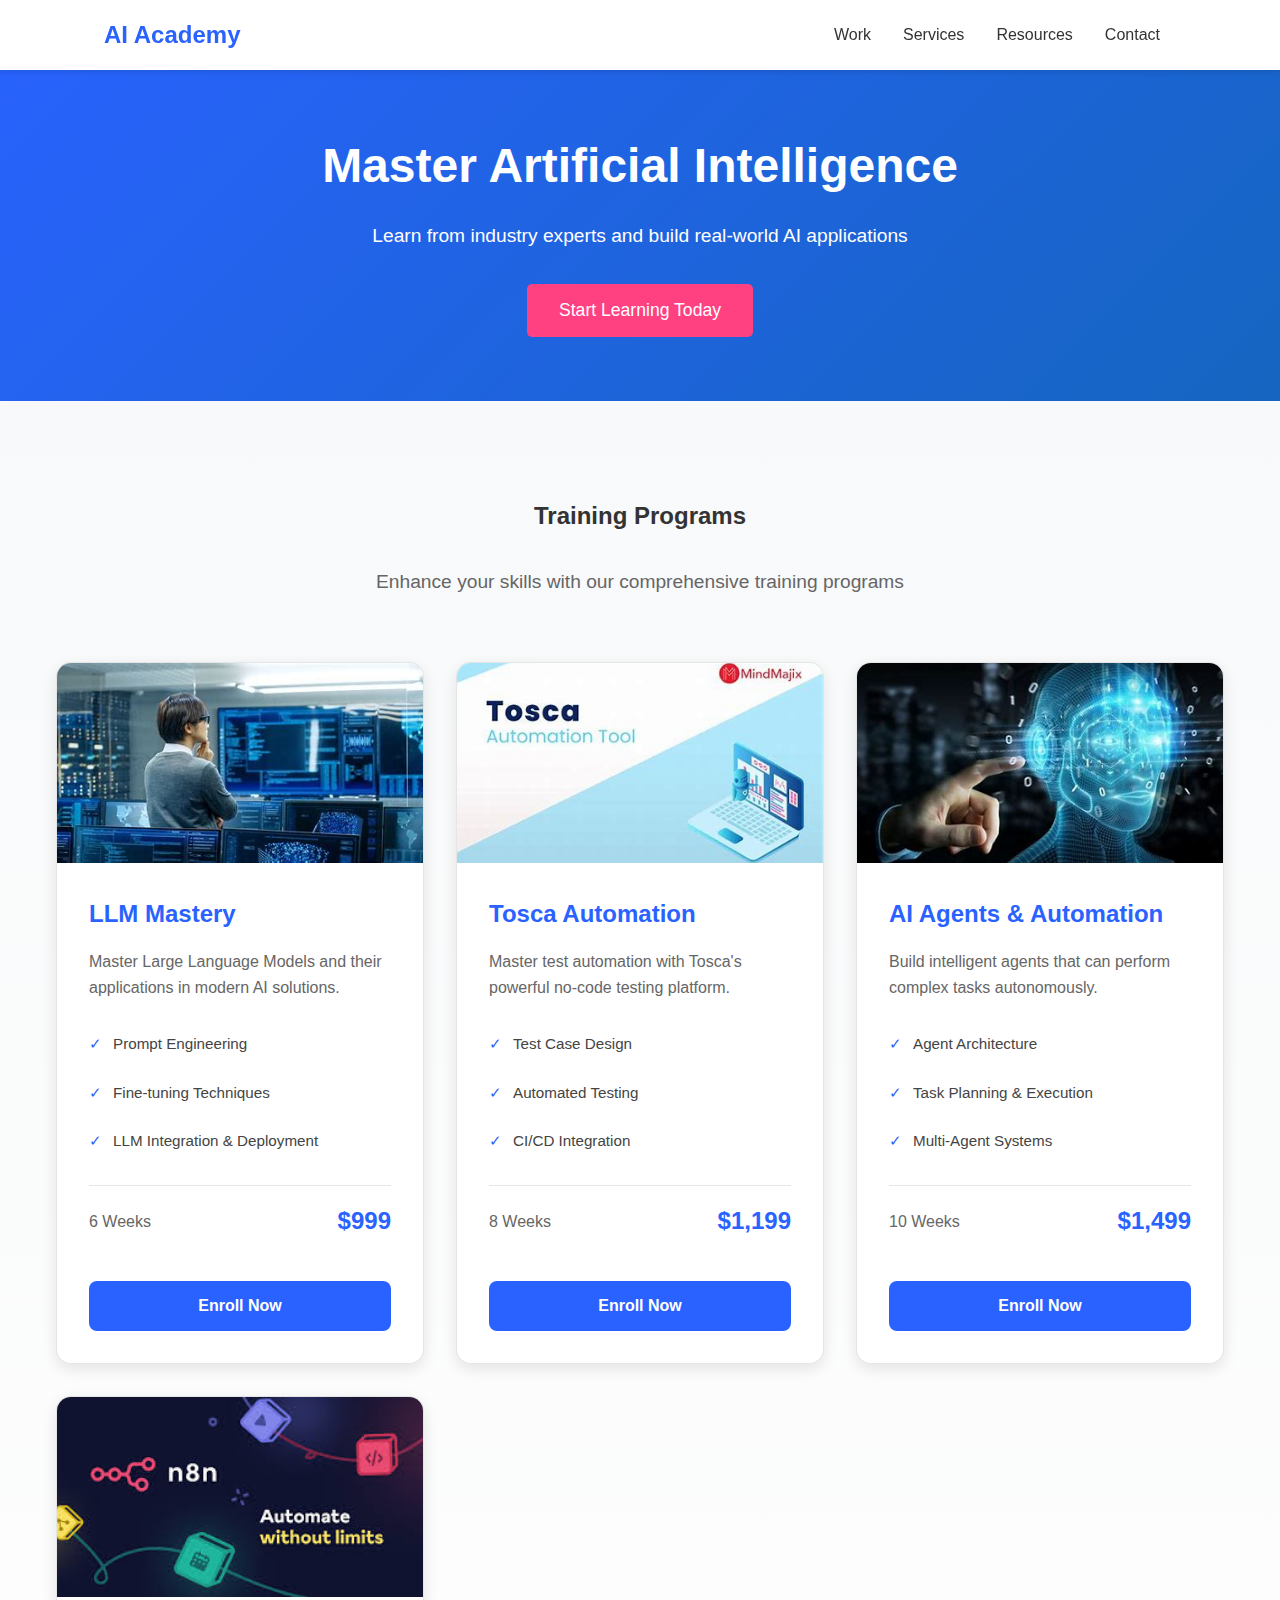
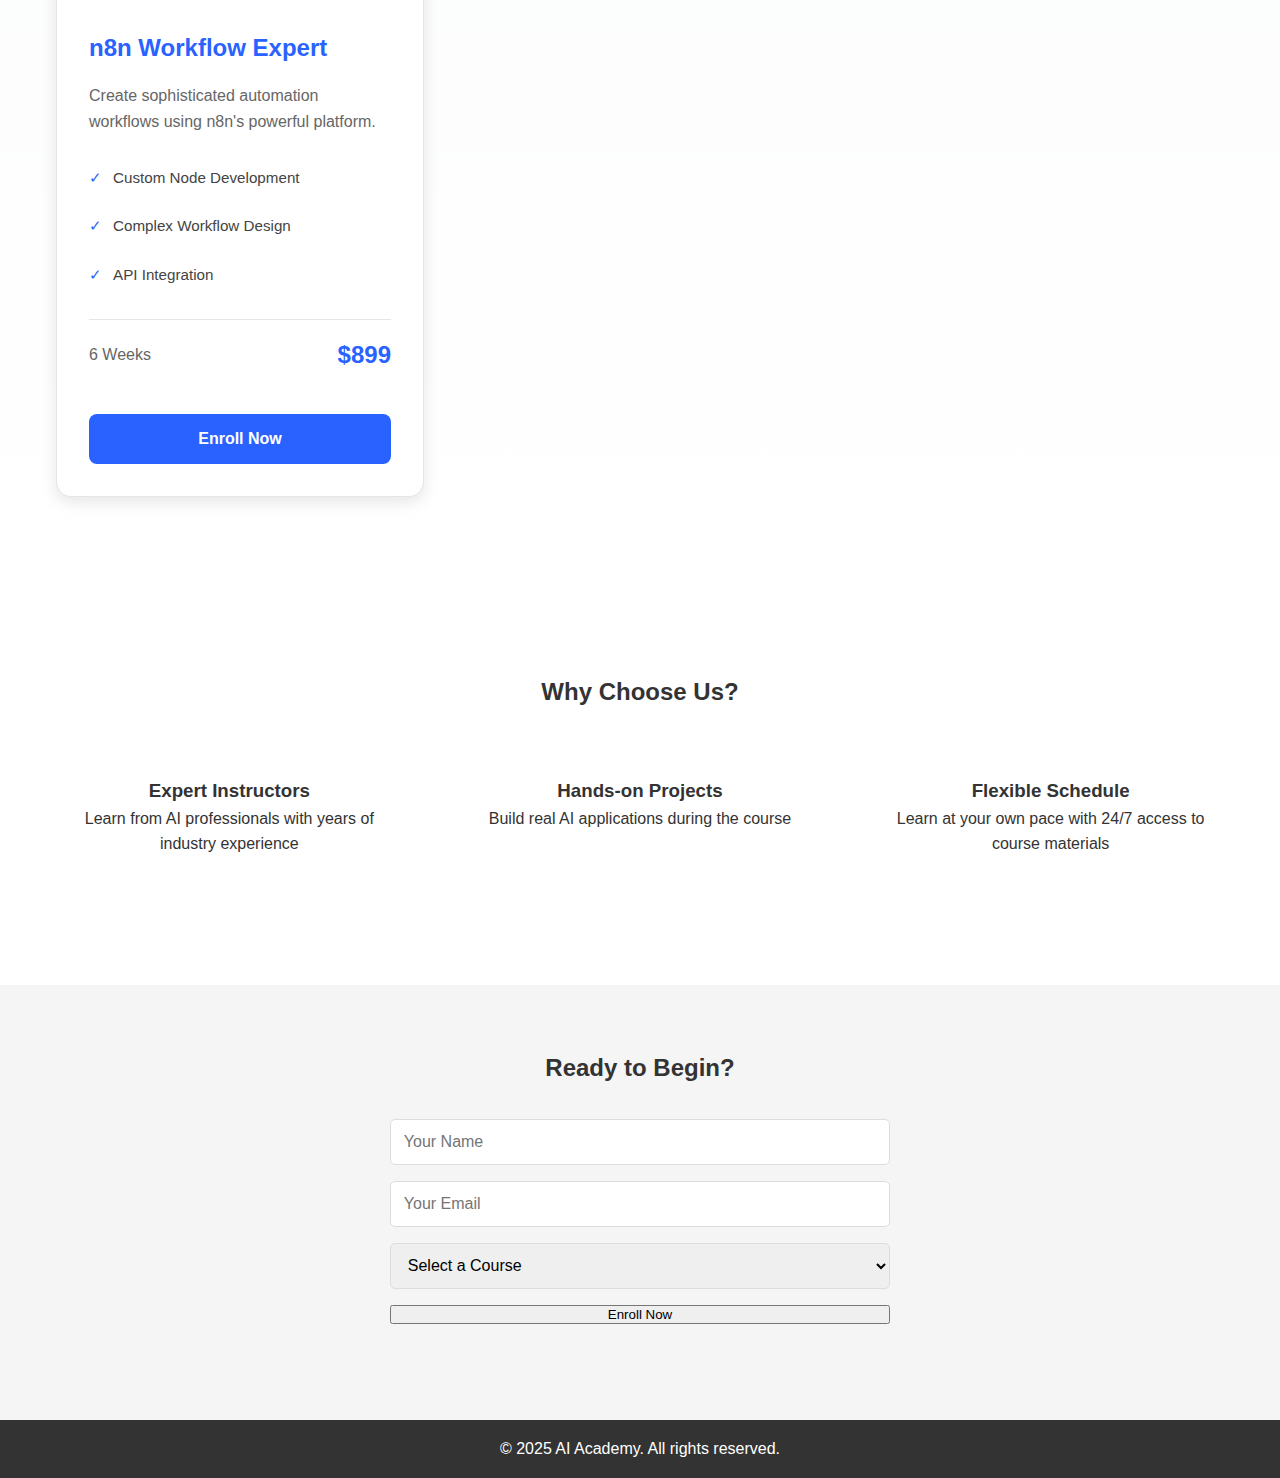
==== index.html @ 04709bfc "Day1" ====
<!DOCTYPE html>
<html lang="en">
<head>
    <meta charset="UTF-8">
    <meta name="viewport" content="width=device-width, initial-scale=1.0">
    <title>AI Academy - Online AI Classes</title>
    <link rel="stylesheet" href="styles.css">
</head>
<body>
    <header>
        <nav>
            <div class="logo">AI Academy</div>
            <ul>
                <li><a href="#work">Work</a></li>
                <li class="dropdown">
                    <a href="#services">Services</a>
                    <ul class="dropdown-content">
                        <li><a href="#ai-automation">AI and Automation</a></li>
                        <li><a href="#rpa">Robotic Process Automation</a></li>
                        <li><a href="#zapier">Zapier Consulting</a></li>
                        <li><a href="#make">Make.com Consulting</a></li>
                        <li><a href="#monday">Monday.com Specialists</a></li>
                        <li><a href="#crm">CRM Systems</a></li>
                        <li><a href="#training">Training</a></li>
                    </ul>
                </li>
                <li><a href="#resources">Resources</a></li>
                <li><a href="#contact">Contact</a></li>
            </ul>
        </nav>
    </header>

    <section class="hero">
        <div class="hero-content">
            <h1>Master Artificial Intelligence</h1>
            <p>Learn from industry experts and build real-world AI applications</p>
            <button class="cta-button" onclick="showModal()">Start Learning Today</button>
        </div>
    </section>

    <section id="training" class="training-section">
        <div class="container">
            <h2>Training Programs</h2>
            <p class="section-description">Enhance your skills with our comprehensive training programs</p>
            <div class="training-grid">
                <div class="training-card">
                    <div class="card-media" style="--poster-image: url('assets/images/llm-rags.jpeg')">
                        <video class="course-video">
                            <source src="assets/videos/llm-rags.mp4" type="video/mp4">
                            Your browser does not support the video tag.
                        </video>
                        <div class="video-controls">
                            <button class="play-pause">▶</button>
                            <div class="progress-bar">
                                <div class="progress"></div>
                                <span class="time">0:00/0:00</span>
                            </div>
                            <div class="volume-control">
                                <button class="volume">🔊</button>
                                <div class="volume-slider">
                                    <div class="volume-progress"></div>
                                </div>
                            </div>
                            <button class="fullscreen">⛶</button>
                        </div>
                    </div>
                    <div class="card-content">
                        <h3>LLM Mastery</h3>
                        <p>Master Large Language Models and their applications in modern AI solutions.</p>
                        <ul class="features">
                            <li>Prompt Engineering</li>
                            <li>Fine-tuning Techniques</li>
                            <li>LLM Integration & Deployment</li>
                        </ul>
                        <div class="card-footer">
                            <span class="duration">6 Weeks</span>
                            <span class="price">$999</span>
                        </div>
                        <button class="enroll-btn">Enroll Now</button>
                    </div>
                </div>
                <div class="training-card">
                    <div class="card-media" style="--poster-image: url('assets/images/tosca-automation.jpeg')">
                        <video class="course-video">
                            <source src="assets/videos/tosca-automation.mp4" type="video/mp4">
                            Your browser does not support the video tag.
                        </video>
                        <div class="video-controls">
                            <button class="play-pause">▶</button>
                            <div class="progress-bar">
                                <div class="progress"></div>
                                <span class="time">0:00/0:00</span>
                            </div>
                            <div class="volume-control">
                                <button class="volume">🔊</button>
                                <div class="volume-slider">
                                    <div class="volume-progress"></div>
                                </div>
                            </div>
                            <button class="fullscreen">⛶</button>
                        </div>
                    </div>
                    <div class="card-content">
                        <h3>Tosca Automation</h3>
                        <p>Master test automation with Tosca's powerful no-code testing platform.</p>
                        <ul class="features">
                            <li>Test Case Design</li>
                            <li>Automated Testing</li>
                            <li>CI/CD Integration</li>
                        </ul>
                        <div class="card-footer">
                            <span class="duration">8 Weeks</span>
                            <span class="price">$1,199</span>
                        </div>
                        <button class="enroll-btn">Enroll Now</button>
                    </div>
                </div>
                <div class="training-card">
                    <div class="card-media" style="--poster-image: url('assets/images/ai-agents.jpeg')">
                        <video class="course-video">
                            <source src="assets/videos/ai-agents.mp4" type="video/mp4">
                            Your browser does not support the video tag.
                        </video>
                        <div class="video-controls">
                            <button class="play-pause">▶</button>
                            <div class="progress-bar">
                                <div class="progress"></div>
                                <span class="time">0:00/0:00</span>
                            </div>
                            <div class="volume-control">
                                <button class="volume">🔊</button>
                                <div class="volume-slider">
                                    <div class="volume-progress"></div>
                                </div>
                            </div>
                            <button class="fullscreen">⛶</button>
                        </div>
                    </div>
                    <div class="card-content">
                        <h3>AI Agents & Automation</h3>
                        <p>Build intelligent agents that can perform complex tasks autonomously.</p>
                        <ul class="features">
                            <li>Agent Architecture</li>
                            <li>Task Planning & Execution</li>
                            <li>Multi-Agent Systems</li>
                        </ul>
                        <div class="card-footer">
                            <span class="duration">10 Weeks</span>
                            <span class="price">$1,499</span>
                        </div>
                        <button class="enroll-btn">Enroll Now</button>
                    </div>
                </div>
                <div class="training-card">
                    <div class="card-media" style="--poster-image: url('assets/images/n8n.jpg')">
                        <video class="course-video">
                            <source src="assets/videos/n8n.mp4" type="video/mp4">
                            Your browser does not support the video tag.
                        </video>
                        <div class="video-controls">
                            <button class="play-pause">▶</button>
                            <div class="progress-bar">
                                <div class="progress"></div>
                                <span class="time">0:00/0:00</span>
                            </div>
                            <div class="volume-control">
                                <button class="volume">🔊</button>
                                <div class="volume-slider">
                                    <div class="volume-progress"></div>
                                </div>
                            </div>
                            <button class="fullscreen">⛶</button>
                        </div>
                    </div>
                    <div class="card-content">
                        <h3>n8n Workflow Expert</h3>
                        <p>Create sophisticated automation workflows using n8n's powerful platform.</p>
                        <ul class="features">
                            <li>Custom Node Development</li>
                            <li>Complex Workflow Design</li>
                            <li>API Integration</li>
                        </ul>
                        <div class="card-footer">
                            <span class="duration">6 Weeks</span>
                            <span class="price">$899</span>
                        </div>
                        <button class="enroll-btn">Enroll Now</button>
                    </div>
                </div>
            </div>
        </div>
    </section>

    <section id="benefits" class="benefits">
        <h2>Why Choose Us?</h2>
        <div class="benefits-grid">
            <div class="benefit-card">
                <h3>Expert Instructors</h3>
                <p>Learn from AI professionals with years of industry experience</p>
            </div>
            <div class="benefit-card">
                <h3>Hands-on Projects</h3>
                <p>Build real AI applications during the course</p>
            </div>
            <div class="benefit-card">
                <h3>Flexible Schedule</h3>
                <p>Learn at your own pace with 24/7 access to course materials</p>
            </div>
        </div>
    </section>

    <section id="contact" class="contact">
        <h2>Ready to Begin?</h2>
        <form id="contactForm" onsubmit="handleSubmit(event)">
            <input type="text" placeholder="Your Name" required>
            <input type="email" placeholder="Your Email" required>
            <select required>
                <option value="">Select a Course</option>
                <option value="fundamentals">AI Fundamentals</option>
                <option value="ml">Machine Learning</option>
                <option value="dl">Deep Learning</option>
            </select>
            <button type="submit">Enroll Now</button>
        </form>
    </section>

    <div id="modal" class="modal">
        <div class="modal-content">
            <span class="close-button" onclick="hideModal()">&times;</span>
            <h2>Start Your AI Journey</h2>
            <p>Get 20% off your first course when you enroll today!</p>
            <button onclick="scrollToContact()">Enroll Now</button>
        </div>
    </div>

    <footer>
        <p>&copy; 2025 AI Academy. All rights reserved.</p>
    </footer>

    <script src="script.js"></script>
</body>
</html>
---- styles.css ----
/* Global Styles */
* {
    margin: 0;
    padding: 0;
    box-sizing: border-box;
}

body {
    font-family: 'Arial', sans-serif;
    line-height: 1.6;
    color: #333;
}

/* Navigation */
header {
    background: #fff;
    box-shadow: 0 2px 5px rgba(0,0,0,0.1);
    position: fixed;
    width: 100%;
    top: 0;
    z-index: 1000;
}

nav {
    display: flex;
    justify-content: space-between;
    align-items: center;
    padding: 1rem 5%;
    max-width: 1200px;
    margin: 0 auto;
}

.logo {
    font-size: 1.5rem;
    font-weight: bold;
    color: #2962ff;
}

nav ul {
    display: flex;
    list-style: none;
}

nav ul li a {
    text-decoration: none;
    color: #333;
    padding: 0.5rem 1rem;
    transition: color 0.3s;
}

nav ul li a:hover {
    color: #2962ff;
}

/* Dropdown styles */
.dropdown {
    position: relative;
    display: inline-block;
}

.dropdown-content {
    display: none;
    position: absolute;
    top: calc(100% + 10px);
    left: 50%;
    transform: translateX(-50%);
    background: white;
    min-width: 250px;
    box-shadow: 0 4px 12px rgba(0,0,0,0.1);
    border-radius: 8px;
    z-index: 1000;
    padding: 8px 0;
}

.dropdown:hover .dropdown-content {
    display: block;
}

.dropdown-content::before {
    content: '';
    position: absolute;
    top: -6px;
    left: 50%;
    transform: translateX(-50%);
    border-left: 6px solid transparent;
    border-right: 6px solid transparent;
    border-bottom: 6px solid white;
}

.dropdown-content li {
    display: block;
    padding: 0;
}

.dropdown-content li a {
    padding: 12px 20px;
    display: block;
    color: #333;
    text-decoration: none;
    transition: all 0.3s ease;
    font-size: 0.95rem;
}

.dropdown-content li a:hover {
    background-color: #f8f9fa;
    color: #2962ff;
    padding-left: 24px;
}

/* Hero Section */
.hero {
    background: linear-gradient(135deg, #2962ff 0%, #1565c0 100%);
    color: white;
    padding: 8rem 2rem 4rem;
    text-align: center;
}

.hero-content {
    max-width: 800px;
    margin: 0 auto;
}

.hero h1 {
    font-size: 3rem;
    margin-bottom: 1rem;
}

.hero p {
    font-size: 1.2rem;
    margin-bottom: 2rem;
}

/* Buttons */
.cta-button {
    background: #ff4081;
    color: white;
    border: none;
    padding: 1rem 2rem;
    font-size: 1.1rem;
    border-radius: 5px;
    cursor: pointer;
    transition: background 0.3s;
}

.cta-button:hover {
    background: #f50057;
}

/* Training Section */
.training-section {
    padding: 6rem 2rem;
    background: linear-gradient(to bottom, #f8f9fa, #ffffff);
}

.container {
    max-width: 1200px;
    margin: 0 auto;
}

.section-description {
    text-align: center;
    color: #666;
    font-size: 1.2rem;
    margin-bottom: 3rem;
}

.training-grid {
    display: grid;
    grid-template-columns: repeat(auto-fit, minmax(320px, 1fr));
    gap: 2.5rem;
    padding: 1rem;
}

.training-card {
    background: white;
    border-radius: 15px;
    overflow: hidden;
    box-shadow: 0 5px 15px rgba(0,0,0,0.1);
    transition: transform 0.3s ease, box-shadow 0.3s ease;
}

.training-card:hover {
    transform: translateY(-10px);
    box-shadow: 0 8px 25px rgba(0,0,0,0.15);
}

/* Card Media Styles */
.card-media {
    position: relative;
    height: 200px;
    overflow: hidden;
}

.card-media::before {
    content: '';
    position: absolute;
    top: 0;
    left: 0;
    width: 100%;
    height: 100%;
    background-image: var(--poster-image);
    background-position: center;
    background-size: cover;
    transition: opacity 0.3s ease;
    z-index: 1;
}

.card-media:hover::before {
    opacity: 0;
}

/* Video Styles */
.course-video {
    width: 100%;
    height: 100%;
    object-fit: cover;
    position: absolute;
    top: 0;
    left: 0;
    z-index: 0;
}

/* Video Controls */
.video-controls {
    position: absolute;
    bottom: 0;
    left: 0;
    right: 0;
    background: rgba(0, 0, 0, 0.9);
    padding: 5px 10px;
    display: flex;
    align-items: center;
    gap: 8px;
    opacity: 0;
    transition: opacity 0.3s ease;
    z-index: 3;
    height: 36px;
}

.card-media:hover .video-controls {
    opacity: 1;
}

.video-controls button {
    background: none;
    border: none;
    color: #fff;
    cursor: pointer;
    padding: 4px;
    font-size: 14px;
    transition: all 0.2s ease;
    display: flex;
    align-items: center;
    justify-content: center;
    width: 24px;
    height: 24px;
}

.video-controls button:hover {
    color: #fff;
    background: rgba(255, 255, 255, 0.1);
    border-radius: 4px;
}

.progress-bar {
    flex: 1;
    height: 3px;
    background: rgba(255, 255, 255, 0.2);
    position: relative;
    cursor: pointer;
    border-radius: 1.5px;
    margin: 0 5px;
}

.progress-bar:hover {
    height: 5px;
    margin-top: -1px;
}

.progress {
    position: absolute;
    top: 0;
    left: 0;
    height: 100%;
    background: #ff0000;
    border-radius: inherit;
    width: 0;
}

.progress-bar:hover .progress::after {
    content: '';
    position: absolute;
    right: -4px;
    top: 50%;
    transform: translateY(-50%);
    width: 8px;
    height: 8px;
    background: #ff0000;
    border-radius: 50%;
}

.time {
    color: #fff;
    font-size: 12px;
    font-family: monospace;
    min-width: 90px;
    text-align: center;
}

.volume-control {
    position: relative;
    display: flex;
    align-items: center;
}

.volume-slider {
    width: 0;
    height: 3px;
    background: rgba(255, 255, 255, 0.2);
    border-radius: 1.5px;
    overflow: hidden;
    transition: width 0.2s ease;
    margin-left: 4px;
}

.volume-control:hover .volume-slider {
    width: 50px;
}

.volume-progress {
    height: 100%;
    background: #fff;
    width: 100%;
}

.fullscreen {
    margin-left: auto;
}

.fullscreen:hover {
    transform: scale(1.1);
}

/* Overlay Styles */
.media-overlay {
    position: absolute;
    top: 1rem;
    right: 1rem;
    background: rgba(41,98,255,0.9);
    color: white;
    padding: 0.5rem 1rem;
    border-radius: 20px;
    font-size: 0.9rem;
}

/* Slider Styles */
.slider {
    position: relative;
}

.slider img:not(:first-child) {
    display: none;
}

.slider-dots {
    position: absolute;
    bottom: 1rem;
    left: 50%;
    transform: translateX(-50%);
    display: flex;
    gap: 0.5rem;
}

.dot {
    width: 8px;
    height: 8px;
    border-radius: 50%;
    background: rgba(255,255,255,0.5);
    cursor: pointer;
}

.dot.active {
    background: white;
}

/* Responsive Media Queries */
@media (max-width: 768px) {
    .card-media {
        height: 180px;
    }
    
    .play-button {
        width: 50px;
        height: 50px;
        font-size: 20px;
    }
}

.training-grid {
    grid-template-columns: repeat(auto-fit, minmax(280px, 1fr));
    gap: 2rem;
}

.training-card {
    border: 1px solid rgba(0,0,0,0.1);
}

.card-content h3 {
    font-size: 1.4rem;
    margin-bottom: 1.2rem;
}

.features li {
    font-size: 0.95rem;
    margin-bottom: 0.5rem;
}

.card-footer {
    padding: 1rem 0;
    border-top: 1px solid rgba(0,0,0,0.1);
}

.card-content {
    padding: 2rem;
}

.training-card h3 {
    color: #2962ff;
    font-size: 1.5rem;
    margin-bottom: 1rem;
}

.training-card p {
    color: #666;
    margin-bottom: 1.5rem;
    line-height: 1.6;
}

.features {
    list-style: none;
    margin-bottom: 1.5rem;
}

.features li {
    padding: 0.5rem 0;
    color: #444;
    position: relative;
    padding-left: 1.5rem;
}

.features li::before {
    content: '✓';
    color: #2962ff;
    position: absolute;
    left: 0;
}

.card-footer {
    display: flex;
    justify-content: space-between;
    align-items: center;
    margin-bottom: 1.5rem;
}

.duration {
    color: #666;
    font-weight: 500;
}

.price {
    color: #2962ff;
    font-size: 1.5rem;
    font-weight: bold;
}

.enroll-btn {
    width: 100%;
    background: #2962ff;
    color: white;
    border: none;
    padding: 1rem;
    border-radius: 8px;
    font-size: 1rem;
    font-weight: 600;
    cursor: pointer;
    transition: background 0.3s ease;
}

.enroll-btn:hover {
    background: #1e4bd8;
}

@media (max-width: 768px) {
    .training-grid {
        grid-template-columns: 1fr;
    }
    
    .training-card {
        margin: 0 auto;
        max-width: 400px;
    }
}

/* Benefits Section */
.benefits {
    padding: 4rem 2rem;
}

.benefits-grid {
    display: grid;
    grid-template-columns: repeat(auto-fit, minmax(250px, 1fr));
    gap: 2rem;
    max-width: 1200px;
    margin: 2rem auto;
}

.benefit-card {
    text-align: center;
    padding: 2rem;
}

/* Contact Section */
.contact {
    background: #f5f5f5;
    padding: 4rem 2rem;
    text-align: center;
}

form {
    max-width: 500px;
    margin: 2rem auto;
    display: flex;
    flex-direction: column;
    gap: 1rem;
}

input, select {
    padding: 0.8rem;
    border: 1px solid #ddd;
    border-radius: 5px;
    font-size: 1rem;
}

/* Modal */
.modal {
    display: none;
    position: fixed;
    top: 0;
    left: 0;
    width: 100%;
    height: 100%;
    background: rgba(0,0,0,0.5);
    z-index: 2000;
}

.modal-content {
    background: white;
    padding: 2rem;
    border-radius: 10px;
    position: absolute;
    top: 50%;
    left: 50%;
    transform: translate(-50%, -50%);
    max-width: 500px;
    width: 90%;
    text-align: center;
}

.close-button {
    position: absolute;
    top: 1rem;
    right: 1rem;
    font-size: 1.5rem;
    cursor: pointer;
}

/* Section Headers */
h2 {
    text-align: center;
    margin-bottom: 2rem;
    color: #333;
}

/* Footer */
footer {
    background: #333;
    color: white;
    text-align: center;
    padding: 1rem;
}

/* Responsive Design */
@media (max-width: 768px) {
    .hero h1 {
        font-size: 2rem;
    }
    
    nav {
        flex-direction: column;
        gap: 1rem;
    }
    
    nav ul {
        flex-direction: column;
        text-align: center;
        width: 100%;
    }

    .dropdown {
        width: 100%;
    }

    .dropdown-content {
        position: static;
        transform: none;
        width: 100%;
        box-shadow: none;
        margin-top: 0;
        padding: 0;
        background: #f8f9fa;
    }

    .dropdown-content::before {
        display: none;
    }

    .dropdown-content li a {
        padding: 12px 20px;
        text-align: center;
    }

    .dropdown-content li a:hover {
        padding-left: 20px;
    }
}
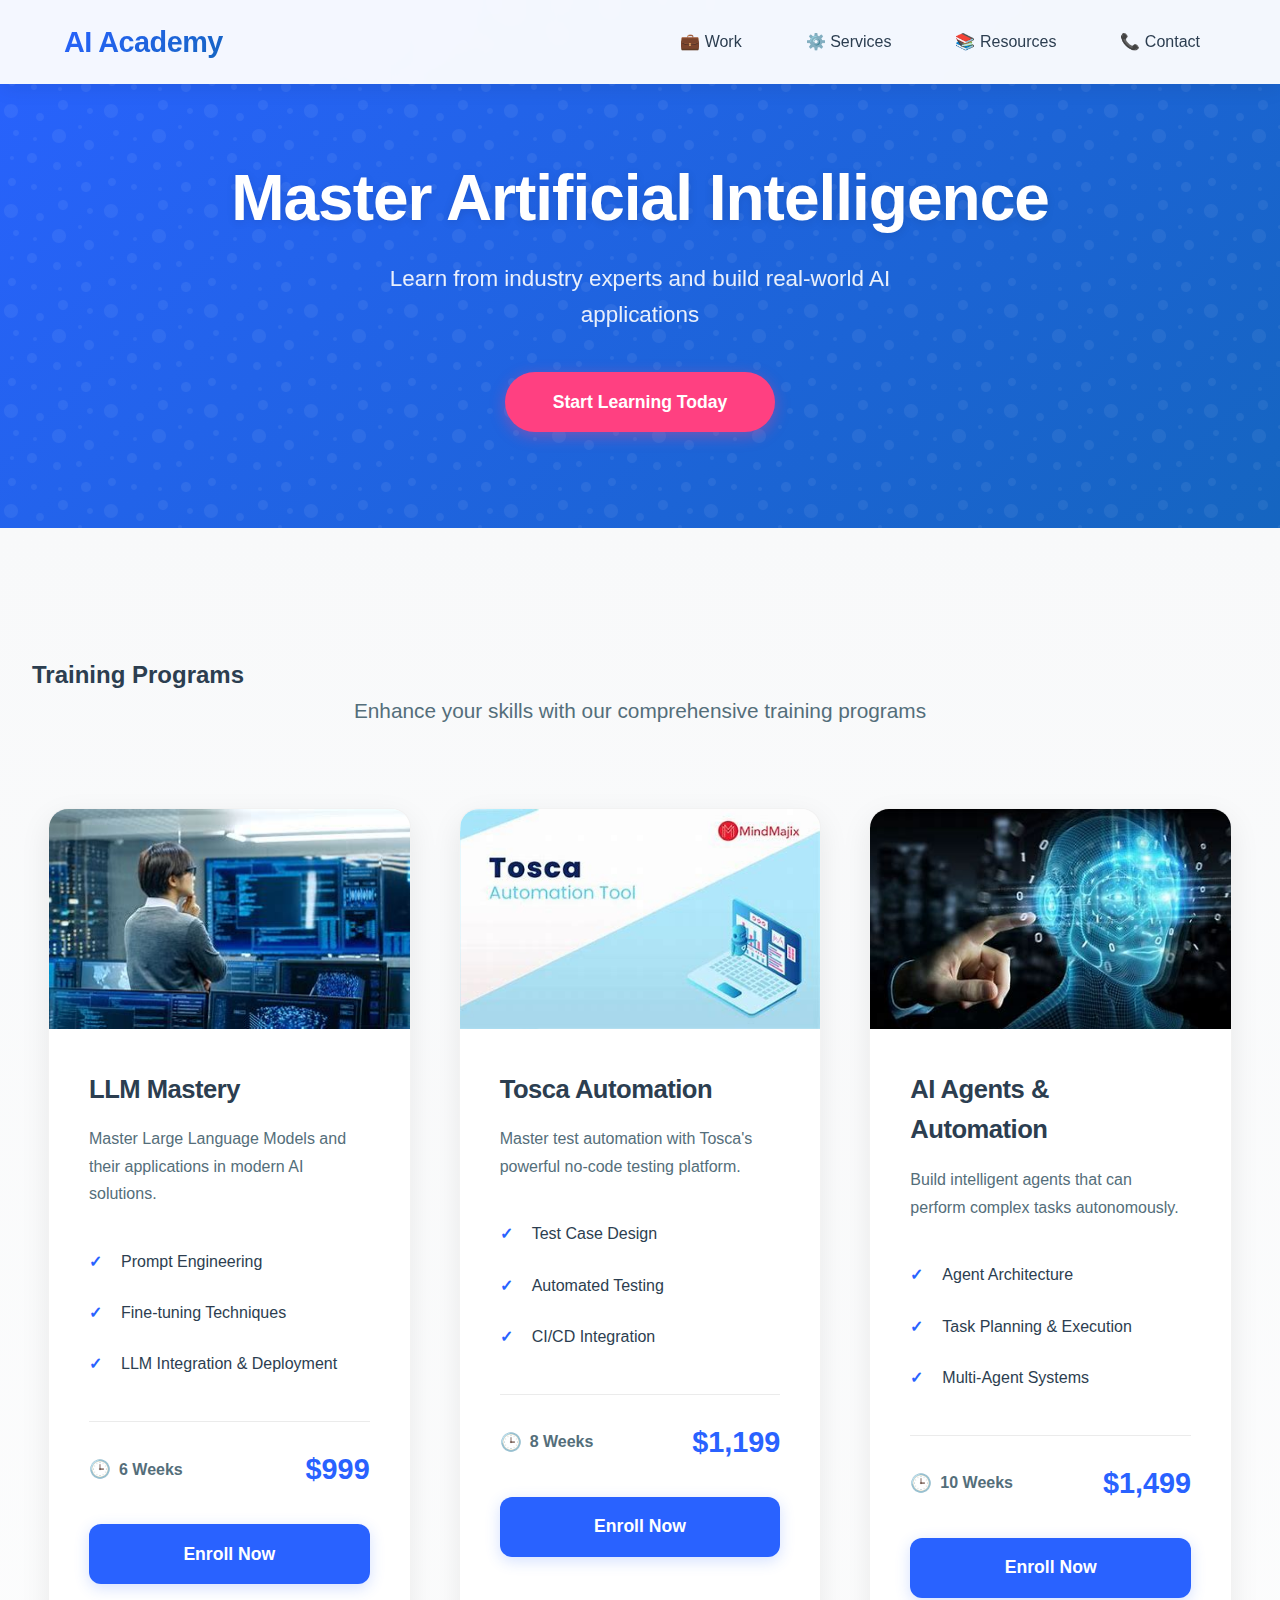
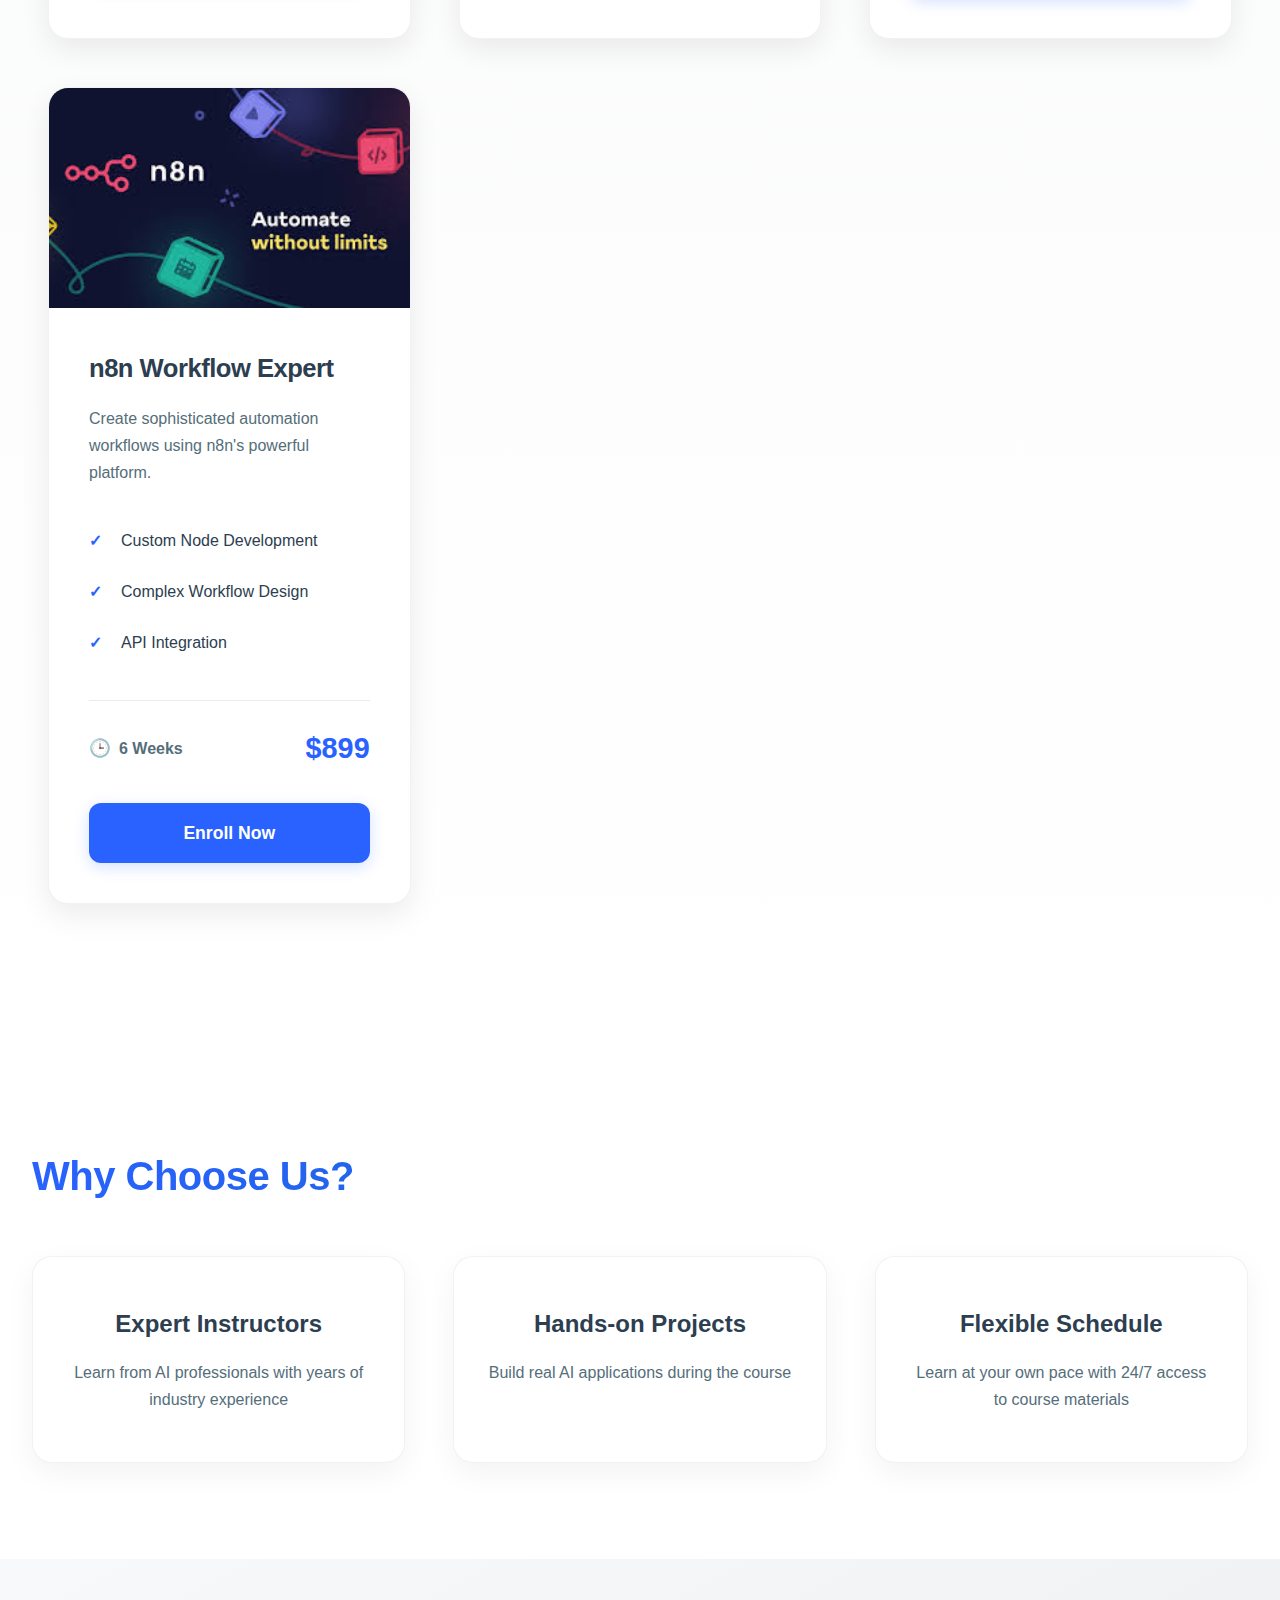
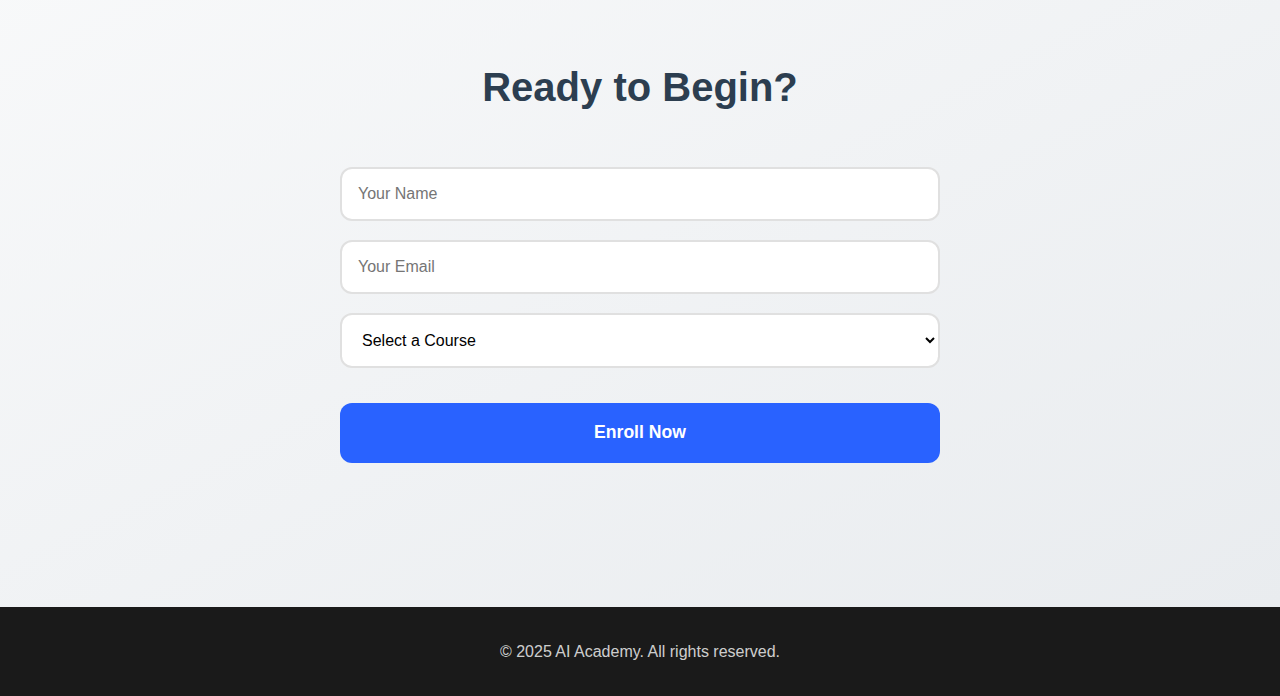
==== commit ab415be3: "Day3Hosting" ====
--- a/index.html
+++ b/index.html
@@ -11,9 +11,9 @@
         <nav>
             <div class="logo">AI Academy</div>
             <ul>
-                <li><a href="#work">Work</a></li>
+                <li><a href="WorkUI\Workindex.html">💼 Work</a></li>
                 <li class="dropdown">
-                    <a href="#services">Services</a>
+                    <a href="#services">⚙️ Services</a>
                     <ul class="dropdown-content">
                         <li><a href="#ai-automation">AI and Automation</a></li>
                         <li><a href="#rpa">Robotic Process Automation</a></li>
@@ -24,8 +24,8 @@
                         <li><a href="#training">Training</a></li>
                     </ul>
                 </li>
-                <li><a href="#resources">Resources</a></li>
-                <li><a href="#contact">Contact</a></li>
+                <li><a href="#resources">📚 Resources</a></li>
+                <li><a href="#contact">📞 Contact</a></li>
             </ul>
         </nav>
     </header>
--- a/styles.css
+++ b/styles.css
@@ -1,4 +1,14 @@
 /* Global Styles */
+:root {
+    --primary: #2962ff;
+    --primary-dark: #1e4bd8;
+    --accent: #ff4081;
+    --accent-dark: #f50057;
+    --text-primary: #2c3e50;
+    --text-secondary: #546e7a;
+    --bg-gradient: linear-gradient(135deg, #2962ff 0%, #1565c0 100%);
+}
+
 * {
     margin: 0;
     padding: 0;
@@ -6,15 +16,17 @@
 }
 
 body {
-    font-family: 'Arial', sans-serif;
+    font-family: 'Inter', 'Segoe UI', sans-serif;
     line-height: 1.6;
-    color: #333;
+    color: var(--text-primary);
+    background-color: #fafafa;
 }
 
 /* Navigation */
 header {
-    background: #fff;
-    box-shadow: 0 2px 5px rgba(0,0,0,0.1);
+    background: rgba(255, 255, 255, 0.95);
+    backdrop-filter: blur(10px);
+    box-shadow: 0 4px 20px rgba(0,0,0,0.08);
     position: fixed;
     width: 100%;
     top: 0;
@@ -25,169 +37,215 @@
     display: flex;
     justify-content: space-between;
     align-items: center;
-    padding: 1rem 5%;
-    max-width: 1200px;
+    padding: 1.2rem 5%;
+    max-width: 1400px;
     margin: 0 auto;
 }
 
 .logo {
-    font-size: 1.5rem;
-    font-weight: bold;
-    color: #2962ff;
+    font-size: 1.8rem;
+    font-weight: 800;
+    background: var(--bg-gradient);
+    -webkit-background-clip: text;
+    -webkit-text-fill-color: transparent;
+    letter-spacing: -0.5px;
 }
 
 nav ul {
     display: flex;
     list-style: none;
+    gap: 2rem;
 }
 
 nav ul li a {
     text-decoration: none;
-    color: #333;
+    color: var(--text-primary);
     padding: 0.5rem 1rem;
-    transition: color 0.3s;
-}
-
-nav ul li a:hover {
-    color: #2962ff;
+    transition: all 0.3s ease;
+    font-weight: 500;
+    position: relative;
+}
+
+nav ul li a::after {
+    content: '';
+    position: absolute;
+    bottom: 0;
+    left: 50%;
+    width: 0;
+    height: 2px;
+    background: var(--primary);
+    transition: all 0.3s ease;
+    transform: translateX(-50%);
+}
+
+nav ul li a:hover::after {
+    width: 100%;
 }
 
 /* Dropdown styles */
 .dropdown {
     position: relative;
-    display: inline-block;
 }
 
 .dropdown-content {
     display: none;
     position: absolute;
-    top: calc(100% + 10px);
+    top: calc(100% + 15px);
     left: 50%;
     transform: translateX(-50%);
     background: white;
-    min-width: 250px;
-    box-shadow: 0 4px 12px rgba(0,0,0,0.1);
-    border-radius: 8px;
+    min-width: 280px;
+    box-shadow: 0 8px 30px rgba(0,0,0,0.12);
+    border-radius: 12px;
     z-index: 1000;
-    padding: 8px 0;
+    padding: 12px 0;
+    opacity: 0;
+    transition: all 0.3s ease;
 }
 
 .dropdown:hover .dropdown-content {
     display: block;
+    opacity: 1;
 }
 
 .dropdown-content::before {
     content: '';
     position: absolute;
-    top: -6px;
+    top: -8px;
     left: 50%;
     transform: translateX(-50%);
-    border-left: 6px solid transparent;
-    border-right: 6px solid transparent;
-    border-bottom: 6px solid white;
-}
-
-.dropdown-content li {
+    border-left: 8px solid transparent;
+    border-right: 8px solid transparent;
+    border-bottom: 8px solid white;
+}
+
+.dropdown-content li a {
+    padding: 12px 24px;
     display: block;
-    padding: 0;
-}
-
-.dropdown-content li a {
-    padding: 12px 20px;
-    display: block;
-    color: #333;
+    color: var(--text-primary);
     text-decoration: none;
     transition: all 0.3s ease;
     font-size: 0.95rem;
 }
 
 .dropdown-content li a:hover {
-    background-color: #f8f9fa;
-    color: #2962ff;
-    padding-left: 24px;
+    background-color: rgba(41, 98, 255, 0.08);
+    color: var(--primary);
+    transform: translateX(5px);
 }
 
 /* Hero Section */
 .hero {
-    background: linear-gradient(135deg, #2962ff 0%, #1565c0 100%);
+    background: var(--bg-gradient);
     color: white;
-    padding: 8rem 2rem 4rem;
+    padding: 10rem 2rem 6rem;
     text-align: center;
+    position: relative;
+    overflow: hidden;
+}
+
+.hero::before {
+    content: '';
+    position: absolute;
+    top: 0;
+    left: 0;
+    right: 0;
+    bottom: 0;
+    background: url("data:image/svg+xml,%3Csvg width='100' height='100' viewBox='0 0 100 100' xmlns='http://www.w3.org/2000/svg'%3E%3Cpath d='M11 18c3.866 0 7-3.134 7-7s-3.134-7-7-7-7 3.134-7 7 3.134 7 7 7zm48 25c3.866 0 7-3.134 7-7s-3.134-7-7-7-7 3.134-7 7 3.134 7 7 7zm-43-7c1.657 0 3-1.343 3-3s-1.343-3-3-3-3 1.343-3 3 1.343 3 3 3zm63 31c1.657 0 3-1.343 3-3s-1.343-3-3-3-3 1.343-3 3 1.343 3 3 3zM34 90c1.657 0 3-1.343 3-3s-1.343-3-3-3-3 1.343-3 3 1.343 3 3 3zm56-76c1.657 0 3-1.343 3-3s-1.343-3-3-3-3 1.343-3 3 1.343 3 3 3zM12 86c2.21 0 4-1.79 4-4s-1.79-4-4-4-4 1.79-4 4 1.79 4 4 4zm28-65c2.21 0 4-1.79 4-4s-1.79-4-4-4-4 1.79-4 4 1.79 4 4 4zm23-11c2.76 0 5-2.24 5-5s-2.24-5-5-5-5 2.24-5 5 2.24 5 5 5zm-6 60c2.21 0 4-1.79 4-4s-1.79-4-4-4-4 1.79-4 4 1.79 4 4 4zm29 22c2.76 0 5-2.24 5-5s-2.24-5-5-5-5 2.24-5 5 2.24 5 5 5zM32 63c2.76 0 5-2.24 5-5s-2.24-5-5-5-5 2.24-5 5 2.24 5 5 5zm57-13c2.76 0 5-2.24 5-5s-2.24-5-5-5-5 2.24-5 5 2.24 5 5 5zm-9-21c1.105 0 2-.895 2-2s-.895-2-2-2-2 .895-2 2 .895 2 2 2zM60 91c1.105 0 2-.895 2-2s-.895-2-2-2-2 .895-2 2 .895 2 2 2zM35 41c1.105 0 2-.895 2-2s-.895-2-2-2-2 .895-2 2 .895 2 2 2zM12 60c1.105 0 2-.895 2-2s-.895-2-2-2-2 .895-2 2 .895 2 2 2z' fill='rgba(255,255,255,0.1)' fill-rule='evenodd'/%3E%3C/svg%3E");
+    opacity: 0.6;
 }
 
 .hero-content {
-    max-width: 800px;
+    max-width: 900px;
     margin: 0 auto;
+    position: relative;
+    z-index: 1;
 }
 
 .hero h1 {
-    font-size: 3rem;
-    margin-bottom: 1rem;
+    font-size: 4rem;
+    margin-bottom: 1.5rem;
+    font-weight: 800;
+    letter-spacing: -1px;
+    line-height: 1.2;
+    text-shadow: 0 2px 10px rgba(0,0,0,0.1);
 }
 
 .hero p {
-    font-size: 1.2rem;
-    margin-bottom: 2rem;
+    font-size: 1.4rem;
+    margin-bottom: 2.5rem;
+    opacity: 0.9;
+    max-width: 600px;
+    margin-left: auto;
+    margin-right: auto;
 }
 
 /* Buttons */
 .cta-button {
-    background: #ff4081;
+    background: var(--accent);
     color: white;
     border: none;
-    padding: 1rem 2rem;
+    padding: 1.2rem 3rem;
     font-size: 1.1rem;
-    border-radius: 5px;
+    border-radius: 50px;
     cursor: pointer;
-    transition: background 0.3s;
+    transition: all 0.3s ease;
+    font-weight: 600;
+    box-shadow: 0 4px 15px rgba(255,64,129,0.4);
 }
 
 .cta-button:hover {
-    background: #f50057;
+    background: var(--accent-dark);
+    transform: translateY(-2px);
+    box-shadow: 0 6px 20px rgba(255,64,129,0.5);
 }
 
 /* Training Section */
 .training-section {
-    padding: 6rem 2rem;
-    background: linear-gradient(to bottom, #f8f9fa, #ffffff);
+    padding: 8rem 2rem;
+    background: linear-gradient(180deg, #f8f9fa 0%, #ffffff 100%);
 }
 
 .container {
-    max-width: 1200px;
+    max-width: 1400px;
     margin: 0 auto;
 }
 
 .section-description {
     text-align: center;
-    color: #666;
-    font-size: 1.2rem;
-    margin-bottom: 3rem;
+    color: var(--text-secondary);
+    font-size: 1.3rem;
+    margin-bottom: 4rem;
+    max-width: 700px;
+    margin-left: auto;
+    margin-right: auto;
 }
 
 .training-grid {
     display: grid;
-    grid-template-columns: repeat(auto-fit, minmax(320px, 1fr));
-    gap: 2.5rem;
+    grid-template-columns: repeat(auto-fit, minmax(340px, 1fr));
+    gap: 3rem;
     padding: 1rem;
 }
 
 .training-card {
     background: white;
-    border-radius: 15px;
+    border-radius: 20px;
     overflow: hidden;
-    box-shadow: 0 5px 15px rgba(0,0,0,0.1);
-    transition: transform 0.3s ease, box-shadow 0.3s ease;
+    box-shadow: 0 10px 30px rgba(0,0,0,0.08);
+    transition: all 0.4s cubic-bezier(0.165, 0.84, 0.44, 1);
+    border: 1px solid rgba(0,0,0,0.05);
 }
 
 .training-card:hover {
-    transform: translateY(-10px);
-    box-shadow: 0 8px 25px rgba(0,0,0,0.15);
+    transform: translateY(-12px);
+    box-shadow: 0 20px 40px rgba(0,0,0,0.12);
 }
 
 /* Card Media Styles */
 .card-media {
     position: relative;
-    height: 200px;
+    height: 220px;
     overflow: hidden;
 }
 
@@ -201,23 +259,13 @@
     background-image: var(--poster-image);
     background-position: center;
     background-size: cover;
-    transition: opacity 0.3s ease;
+    transition: all 0.5s ease;
     z-index: 1;
 }
 
 .card-media:hover::before {
+    transform: scale(1.1);
     opacity: 0;
-}
-
-/* Video Styles */
-.course-video {
-    width: 100%;
-    height: 100%;
-    object-fit: cover;
-    position: absolute;
-    top: 0;
-    left: 0;
-    z-index: 0;
 }
 
 /* Video Controls */
@@ -226,15 +274,16 @@
     bottom: 0;
     left: 0;
     right: 0;
-    background: rgba(0, 0, 0, 0.9);
-    padding: 5px 10px;
+    background: rgba(0, 0, 0, 0.85);
+    backdrop-filter: blur(10px);
+    padding: 8px 12px;
     display: flex;
     align-items: center;
-    gap: 8px;
+    gap: 10px;
     opacity: 0;
-    transition: opacity 0.3s ease;
+    transition: all 0.3s ease;
     z-index: 3;
-    height: 36px;
+    height: 40px;
 }
 
 .card-media:hover .video-controls {
@@ -246,35 +295,29 @@
     border: none;
     color: #fff;
     cursor: pointer;
-    padding: 4px;
-    font-size: 14px;
+    padding: 6px;
+    font-size: 16px;
     transition: all 0.2s ease;
     display: flex;
     align-items: center;
     justify-content: center;
-    width: 24px;
-    height: 24px;
+    width: 28px;
+    height: 28px;
+    border-radius: 50%;
 }
 
 .video-controls button:hover {
-    color: #fff;
-    background: rgba(255, 255, 255, 0.1);
-    border-radius: 4px;
+    background: rgba(255, 255, 255, 0.2);
 }
 
 .progress-bar {
     flex: 1;
-    height: 3px;
+    height: 4px;
     background: rgba(255, 255, 255, 0.2);
     position: relative;
     cursor: pointer;
-    border-radius: 1.5px;
-    margin: 0 5px;
-}
-
-.progress-bar:hover {
-    height: 5px;
-    margin-top: -1px;
+    border-radius: 2px;
+    margin: 0 8px;
 }
 
 .progress {
@@ -282,21 +325,9 @@
     top: 0;
     left: 0;
     height: 100%;
-    background: #ff0000;
+    background: var(--accent);
     border-radius: inherit;
     width: 0;
-}
-
-.progress-bar:hover .progress::after {
-    content: '';
-    position: absolute;
-    right: -4px;
-    top: 50%;
-    transform: translateY(-50%);
-    width: 8px;
-    height: 8px;
-    background: #ff0000;
-    border-radius: 50%;
 }
 
 .time {
@@ -307,238 +338,197 @@
     text-align: center;
 }
 
-.volume-control {
-    position: relative;
-    display: flex;
-    align-items: center;
-}
-
-.volume-slider {
-    width: 0;
-    height: 3px;
-    background: rgba(255, 255, 255, 0.2);
-    border-radius: 1.5px;
-    overflow: hidden;
-    transition: width 0.2s ease;
-    margin-left: 4px;
-}
-
-.volume-control:hover .volume-slider {
-    width: 50px;
-}
-
-.volume-progress {
-    height: 100%;
-    background: #fff;
-    width: 100%;
-}
-
-.fullscreen {
-    margin-left: auto;
-}
-
-.fullscreen:hover {
-    transform: scale(1.1);
-}
-
-/* Overlay Styles */
-.media-overlay {
-    position: absolute;
-    top: 1rem;
-    right: 1rem;
-    background: rgba(41,98,255,0.9);
-    color: white;
-    padding: 0.5rem 1rem;
-    border-radius: 20px;
-    font-size: 0.9rem;
-}
-
-/* Slider Styles */
-.slider {
-    position: relative;
-}
-
-.slider img:not(:first-child) {
-    display: none;
-}
-
-.slider-dots {
-    position: absolute;
-    bottom: 1rem;
-    left: 50%;
-    transform: translateX(-50%);
-    display: flex;
-    gap: 0.5rem;
-}
-
-.dot {
-    width: 8px;
-    height: 8px;
-    border-radius: 50%;
-    background: rgba(255,255,255,0.5);
-    cursor: pointer;
-}
-
-.dot.active {
-    background: white;
-}
-
-/* Responsive Media Queries */
-@media (max-width: 768px) {
-    .card-media {
-        height: 180px;
-    }
-    
-    .play-button {
-        width: 50px;
-        height: 50px;
-        font-size: 20px;
-    }
-}
-
-.training-grid {
-    grid-template-columns: repeat(auto-fit, minmax(280px, 1fr));
-    gap: 2rem;
-}
-
-.training-card {
-    border: 1px solid rgba(0,0,0,0.1);
-}
-
-.card-content h3 {
-    font-size: 1.4rem;
-    margin-bottom: 1.2rem;
-}
-
-.features li {
-    font-size: 0.95rem;
-    margin-bottom: 0.5rem;
-}
-
-.card-footer {
-    padding: 1rem 0;
-    border-top: 1px solid rgba(0,0,0,0.1);
-}
-
 .card-content {
-    padding: 2rem;
+    padding: 2.5rem;
 }
 
 .training-card h3 {
-    color: #2962ff;
-    font-size: 1.5rem;
+    color: var(--text-primary);
+    font-size: 1.6rem;
     margin-bottom: 1rem;
+    font-weight: 700;
+    letter-spacing: -0.5px;
 }
 
 .training-card p {
-    color: #666;
-    margin-bottom: 1.5rem;
-    line-height: 1.6;
+    color: var(--text-secondary);
+    margin-bottom: 1.8rem;
+    line-height: 1.7;
 }
 
 .features {
     list-style: none;
-    margin-bottom: 1.5rem;
+    margin-bottom: 2rem;
 }
 
 .features li {
-    padding: 0.5rem 0;
-    color: #444;
+    padding: 0.8rem 0;
+    color: var(--text-primary);
     position: relative;
-    padding-left: 1.5rem;
+    padding-left: 2rem;
+    font-weight: 500;
 }
 
 .features li::before {
     content: '✓';
-    color: #2962ff;
+    color: var(--primary);
     position: absolute;
     left: 0;
+    font-weight: bold;
 }
 
 .card-footer {
     display: flex;
     justify-content: space-between;
     align-items: center;
-    margin-bottom: 1.5rem;
+    margin-bottom: 2rem;
+    padding-top: 1.5rem;
+    border-top: 1px solid rgba(0,0,0,0.08);
 }
 
 .duration {
-    color: #666;
-    font-weight: 500;
+    color: var(--text-secondary);
+    font-weight: 600;
+    display: flex;
+    align-items: center;
+    gap: 0.5rem;
+}
+
+.duration::before {
+    content: '🕒';
+    font-size: 1.1rem;
 }
 
 .price {
-    color: #2962ff;
-    font-size: 1.5rem;
-    font-weight: bold;
+    color: var(--primary);
+    font-size: 1.8rem;
+    font-weight: 800;
 }
 
 .enroll-btn {
     width: 100%;
-    background: #2962ff;
+    background: var(--primary);
     color: white;
     border: none;
-    padding: 1rem;
-    border-radius: 8px;
-    font-size: 1rem;
+    padding: 1.2rem;
+    border-radius: 12px;
+    font-size: 1.1rem;
     font-weight: 600;
     cursor: pointer;
-    transition: background 0.3s ease;
+    transition: all 0.3s ease;
+    box-shadow: 0 4px 15px rgba(41,98,255,0.2);
 }
 
 .enroll-btn:hover {
-    background: #1e4bd8;
-}
-
-@media (max-width: 768px) {
-    .training-grid {
-        grid-template-columns: 1fr;
-    }
-    
-    .training-card {
-        margin: 0 auto;
-        max-width: 400px;
-    }
+    background: var(--primary-dark);
+    transform: translateY(-2px);
+    box-shadow: 0 6px 20px rgba(41,98,255,0.3);
 }
 
 /* Benefits Section */
 .benefits {
-    padding: 4rem 2rem;
+    padding: 6rem 2rem;
+    background: #fff;
+}
+
+.benefits h2 {
+    font-size: 2.5rem;
+    font-weight: 800;
+    letter-spacing: -0.5px;
+    margin-bottom: 3rem;
+    background: var(--bg-gradient);
+    -webkit-background-clip: text;
+    -webkit-text-fill-color: transparent;
 }
 
 .benefits-grid {
     display: grid;
-    grid-template-columns: repeat(auto-fit, minmax(250px, 1fr));
-    gap: 2rem;
-    max-width: 1200px;
-    margin: 2rem auto;
+    grid-template-columns: repeat(auto-fit, minmax(280px, 1fr));
+    gap: 3rem;
+    max-width: 1400px;
+    margin: 0 auto;
 }
 
 .benefit-card {
     text-align: center;
-    padding: 2rem;
+    padding: 3rem 2rem;
+    background: white;
+    border-radius: 20px;
+    box-shadow: 0 10px 30px rgba(0,0,0,0.05);
+    transition: all 0.3s ease;
+    border: 1px solid rgba(0,0,0,0.05);
+}
+
+.benefit-card:hover {
+    transform: translateY(-10px);
+    box-shadow: 0 20px 40px rgba(0,0,0,0.1);
+}
+
+.benefit-card h3 {
+    color: var(--text-primary);
+    font-size: 1.5rem;
+    margin-bottom: 1rem;
+    font-weight: 700;
+}
+
+.benefit-card p {
+    color: var(--text-secondary);
+    line-height: 1.7;
 }
 
 /* Contact Section */
 .contact {
-    background: #f5f5f5;
-    padding: 4rem 2rem;
+    background: linear-gradient(to bottom right, #f8f9fa, #e9ecef);
+    padding: 6rem 2rem;
     text-align: center;
 }
 
+.contact h2 {
+    font-size: 2.5rem;
+    font-weight: 800;
+    margin-bottom: 1rem;
+    color: var(--text-primary);
+}
+
 form {
-    max-width: 500px;
-    margin: 2rem auto;
+    max-width: 600px;
+    margin: 3rem auto;
     display: flex;
     flex-direction: column;
-    gap: 1rem;
+    gap: 1.2rem;
 }
 
 input, select {
-    padding: 0.8rem;
-    border: 1px solid #ddd;
-    border-radius: 5px;
+    padding: 1rem;
+    border: 2px solid #e0e0e0;
+    border-radius: 12px;
     font-size: 1rem;
+    transition: all 0.3s ease;
+    background: white;
+}
+
+input:focus, select:focus {
+    border-color: var(--primary);
+    outline: none;
+    box-shadow: 0 0 0 4px rgba(41,98,255,0.1);
+}
+
+form button {
+    background: var(--primary);
+    color: white;
+    border: none;
+    padding: 1.2rem;
+    border-radius: 12px;
+    font-size: 1.1rem;
+    font-weight: 600;
+    cursor: pointer;
+    transition: all 0.3s ease;
+    margin-top: 1rem;
+}
+
+form button:hover {
+    background: var(--primary-dark);
+    transform: translateY(-2px);
 }
 
 /* Modal */
@@ -549,61 +539,80 @@
     left: 0;
     width: 100%;
     height: 100%;
-    background: rgba(0,0,0,0.5);
+    background: rgba(0,0,0,0.6);
+    backdrop-filter: blur(5px);
     z-index: 2000;
 }
 
 .modal-content {
     background: white;
-    padding: 2rem;
-    border-radius: 10px;
+    padding: 3rem;
+    border-radius: 20px;
     position: absolute;
     top: 50%;
     left: 50%;
     transform: translate(-50%, -50%);
-    max-width: 500px;
+    max-width: 600px;
     width: 90%;
     text-align: center;
+    box-shadow: 0 20px 50px rgba(0,0,0,0.2);
+}
+
+.modal-content h2 {
+    font-size: 2rem;
+    margin-bottom: 1rem;
+    color: var(--text-primary);
+}
+
+.modal-content p {
+    color: var(--text-secondary);
+    margin-bottom: 2rem;
 }
 
 .close-button {
     position: absolute;
-    top: 1rem;
-    right: 1rem;
-    font-size: 1.5rem;
+    top: 1.5rem;
+    right: 1.5rem;
+    font-size: 1.8rem;
     cursor: pointer;
-}
-
-/* Section Headers */
-h2 {
-    text-align: center;
-    margin-bottom: 2rem;
-    color: #333;
+    color: var(--text-secondary);
+    transition: all 0.3s ease;
+}
+
+.close-button:hover {
+    color: var(--text-primary);
+    transform: rotate(90deg);
 }
 
 /* Footer */
 footer {
-    background: #333;
-    color: white;
+    background: #1a1a1a;
+    color: rgba(255,255,255,0.8);
     text-align: center;
-    padding: 1rem;
+    padding: 2rem;
 }
 
 /* Responsive Design */
 @media (max-width: 768px) {
     .hero h1 {
-        font-size: 2rem;
+        font-size: 2.5rem;
+    }
+    
+    .hero p {
+        font-size: 1.1rem;
     }
     
     nav {
         flex-direction: column;
         gap: 1rem;
+        padding: 1rem;
     }
     
     nav ul {
         flex-direction: column;
         text-align: center;
         width: 100%;
+        gap: 0.5rem;
     }
 
     .dropdown {
@@ -615,9 +624,9 @@
         transform: none;
         width: 100%;
         box-shadow: none;
-        margin-top: 0;
-        padding: 0;
+        margin-top: 0.5rem;
         background: #f8f9fa;
+        opacity: 1;
     }
 
     .dropdown-content::before {
@@ -625,11 +634,25 @@
     }
 
     .dropdown-content li a {
-        padding: 12px 20px;
+        padding: 1rem;
         text-align: center;
     }
 
-    .dropdown-content li a:hover {
-        padding-left: 20px;
-    }
-}
+    .training-grid {
+        grid-template-columns: 1fr;
+        gap: 2rem;
+    }
+
+    .benefits-grid {
+        grid-template-columns: 1fr;
+        gap: 2rem;
+    }
+
+    .card-media {
+        height: 200px;
+    }
+
+    .modal-content {
+        padding: 2rem;
+    }
+}
